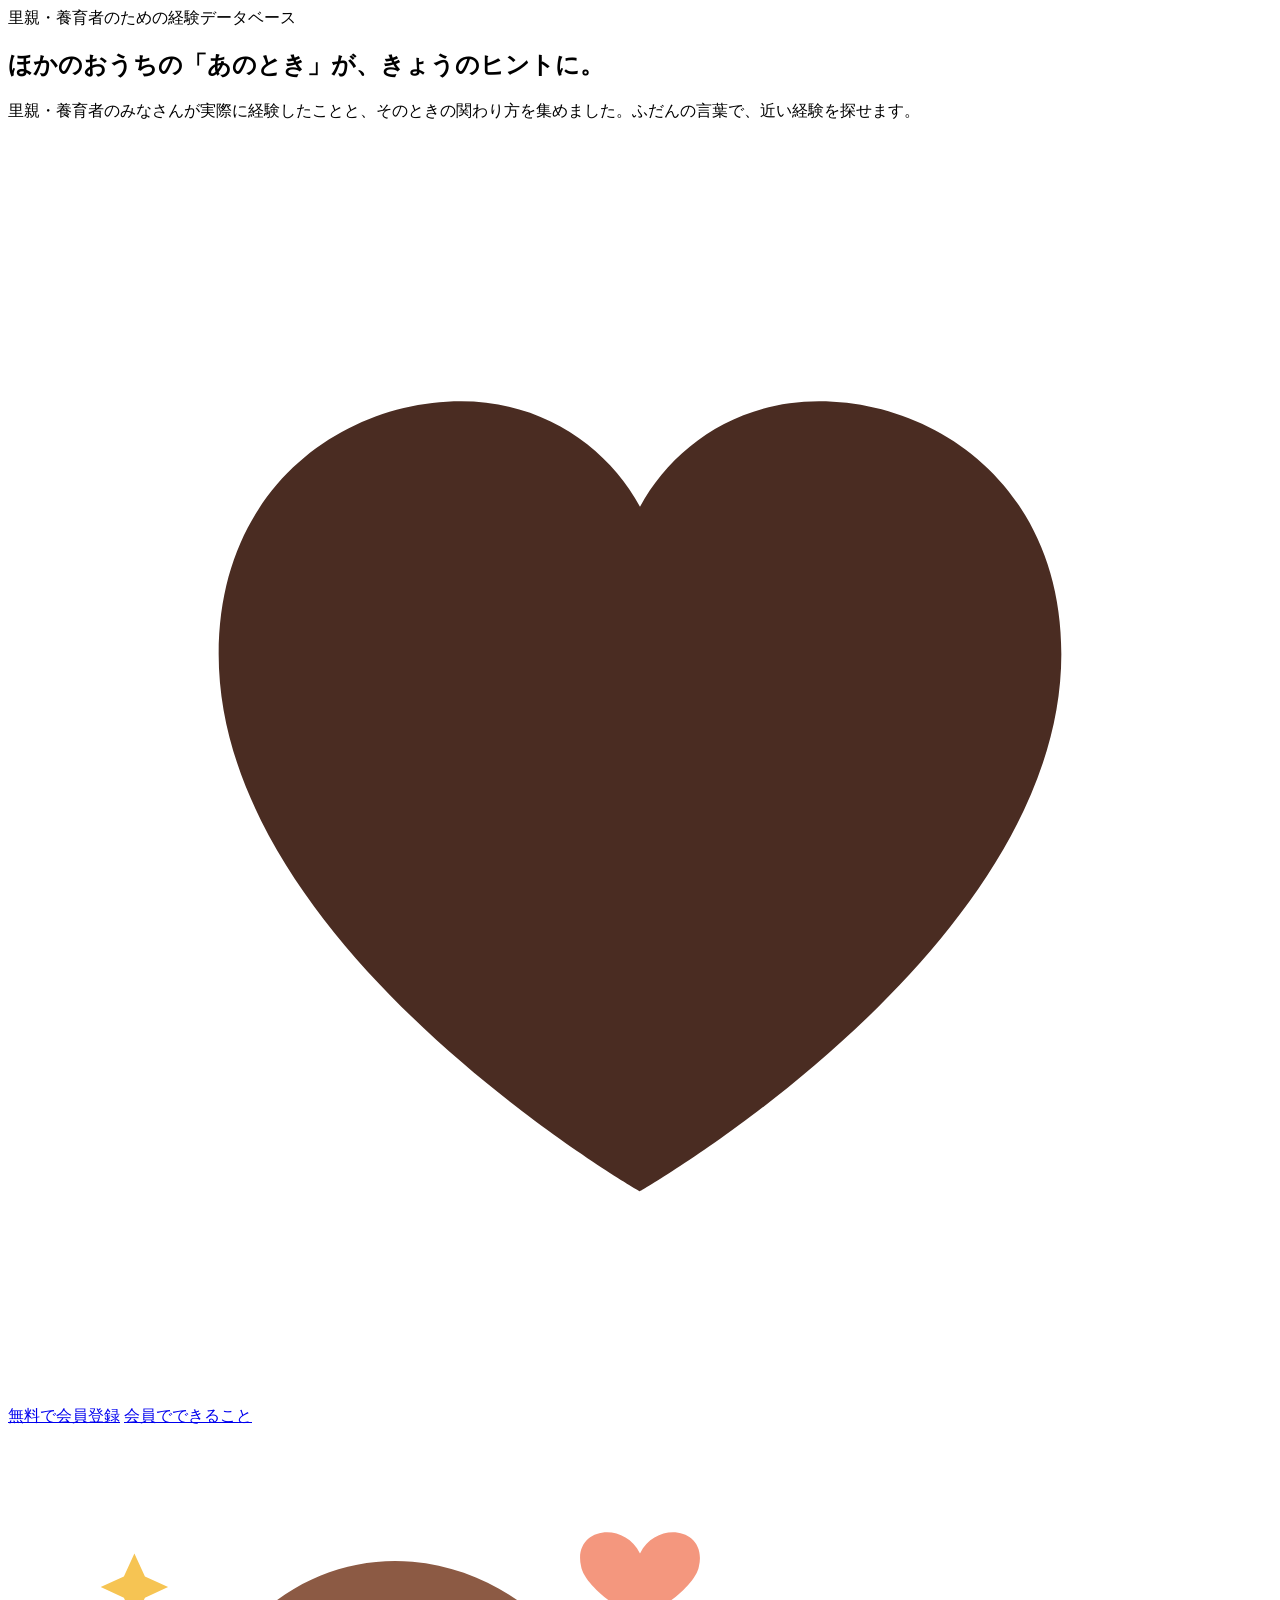
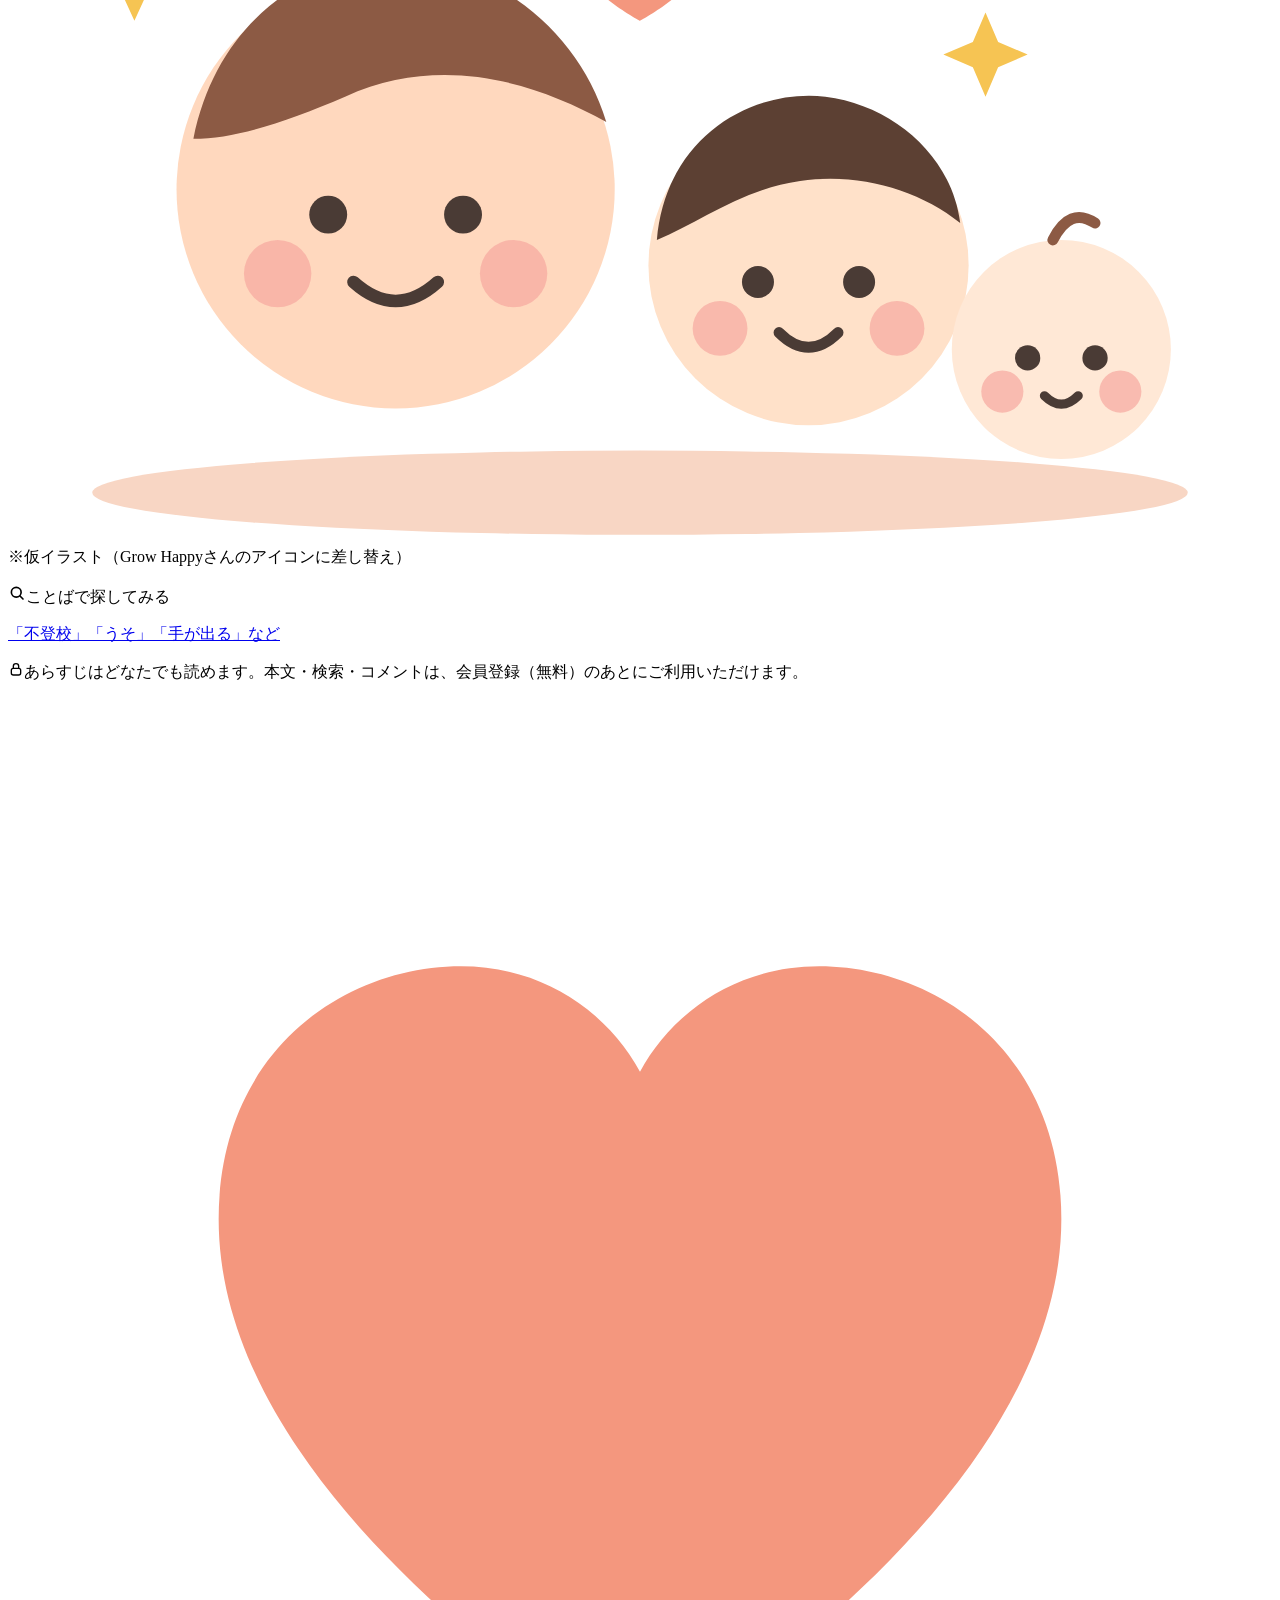
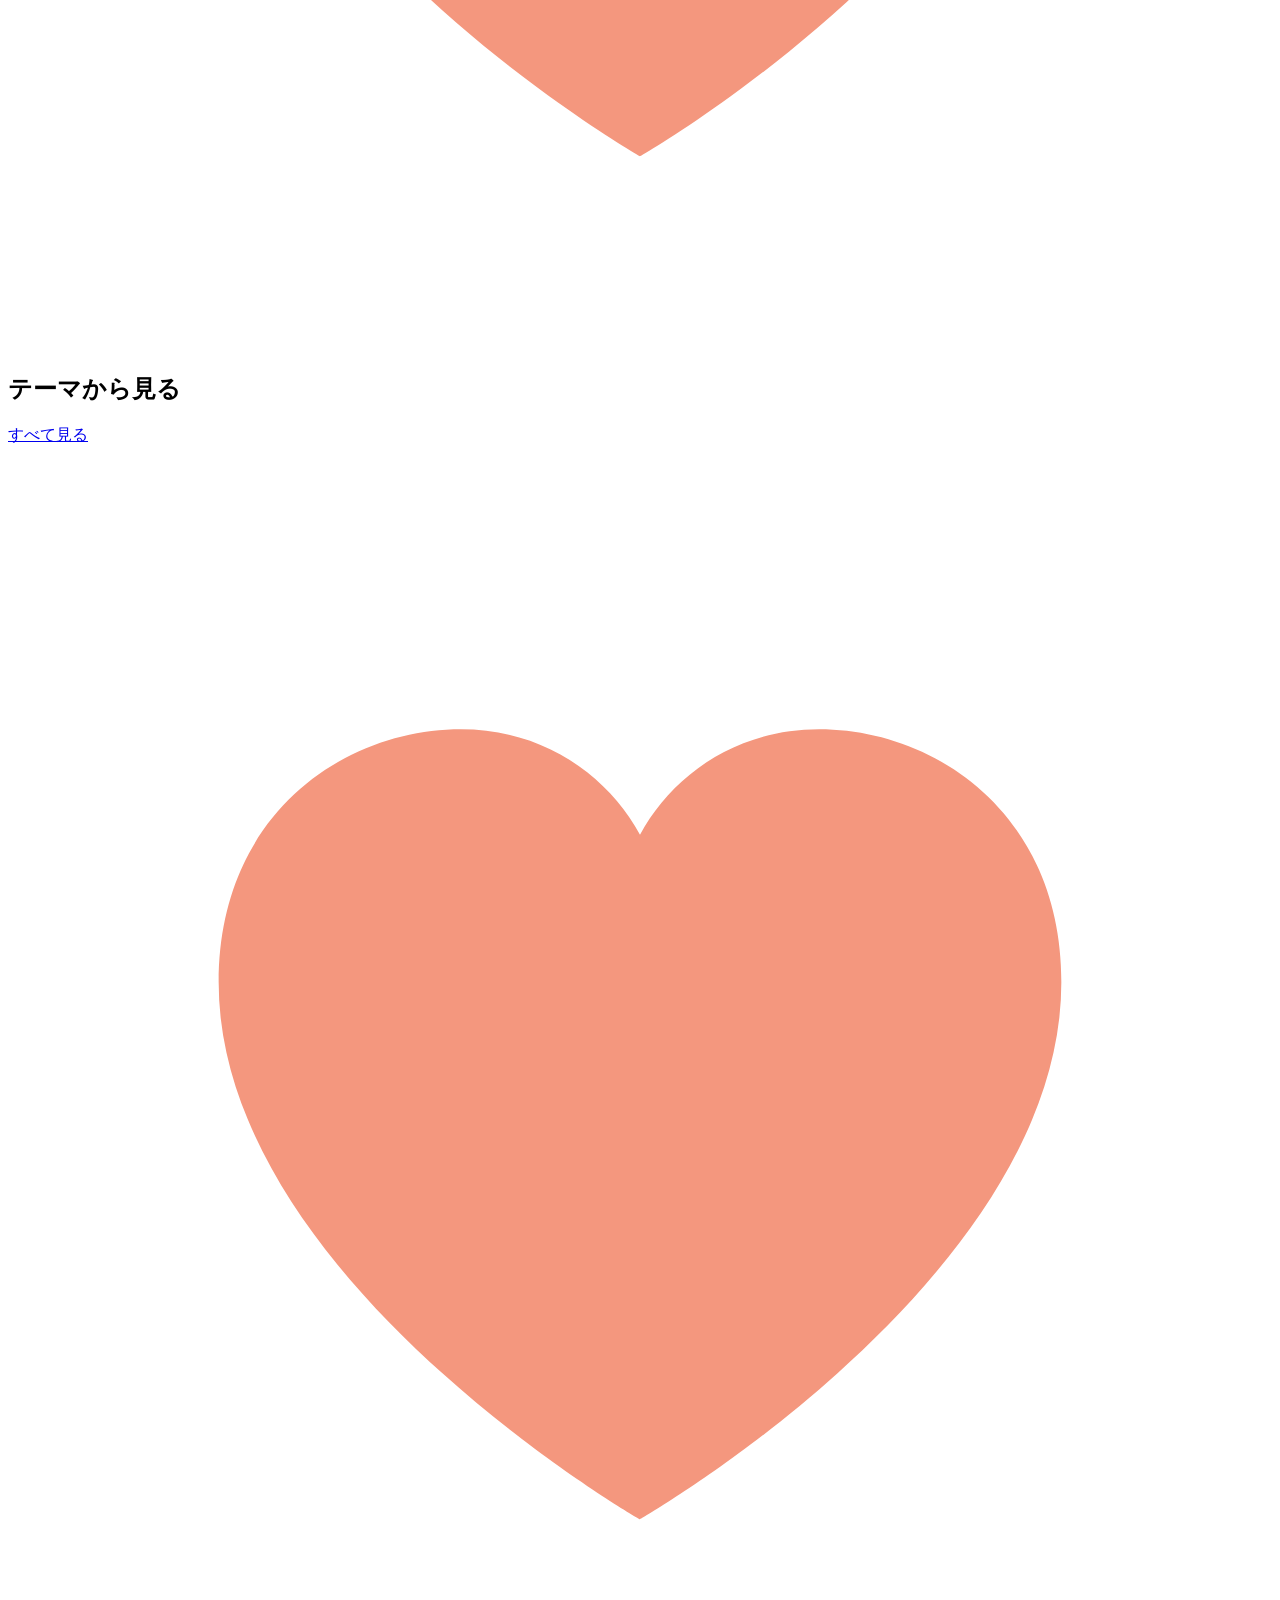
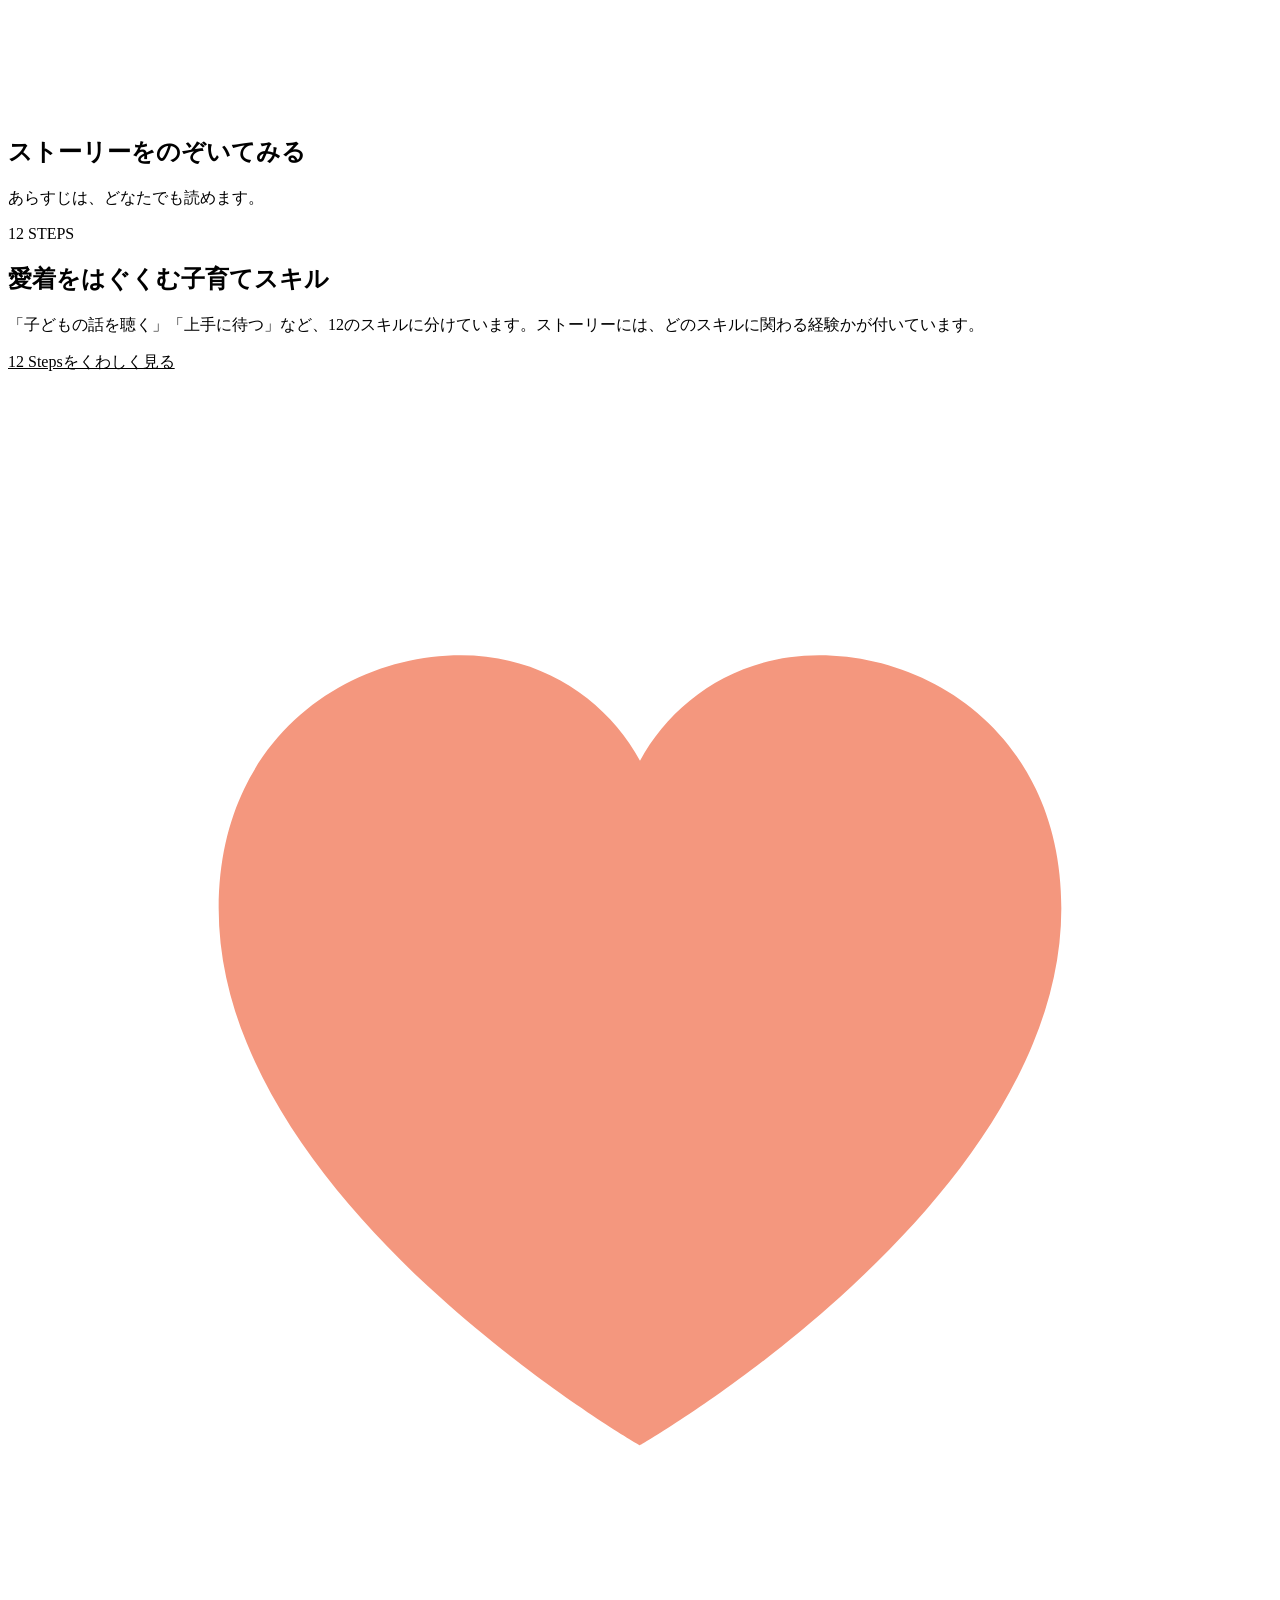
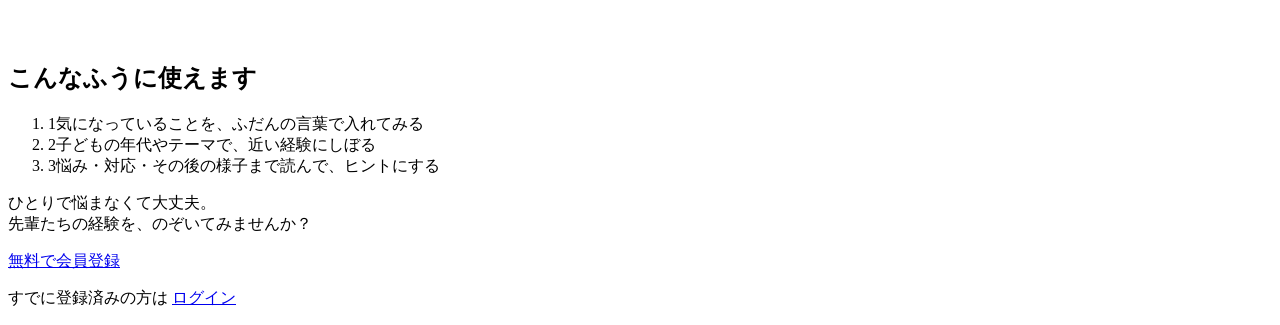
==== index.html @ 2aece1c7 "Update index.html" ====
<!doctype html>
<html lang="ja">
<head>
<meta charset="utf-8">
<meta name="viewport" content="width=device-width, initial-scale=1, viewport-fit=cover">
<title>Grow Happy けいけんデータベース</title>
<meta name="description" content="里親・養育者のみなさんが実際に経験したことと、そのときの関わり方を集めたデータベースです。">
<link rel="preconnect" href="https://fonts.googleapis.com">
<link rel="preconnect" href="https://fonts.gstatic.com" crossorigin>
<link rel="stylesheet" href="https://fonts.googleapis.com/css2?family=Zen+Maru+Gothic:wght@500;700&family=M+PLUS+Rounded+1c:wght@400;500;700&family=Quicksand:wght@500;600;700&display=swap">
<link rel="icon" type="image/png" sizes="32x32" href="assets/img/favicon-32.png">
<link rel="apple-touch-icon" href="assets/img/favicon-180.png">
<link rel="stylesheet" href="assets/css/style.css">
</head>
<body data-page="home" data-area="guest">
<header id="site-header"></header>

<main class="container">

<section class="hero">
<span class="blob" style="top:-50px;right:-40px;width:180px;height:180px;background:var(--butter)" aria-hidden="true"></span>
<span class="blob" style="bottom:-70px;left:-50px;width:160px;height:160px;background:var(--pink)" aria-hidden="true"></span>
<div class="hero-text">
<span class="pill">里親・養育者のための経験データベース</span>
<h1><span class="nw">ほかのおうちの</span><span class="nw">「あのとき」が、</span><span class="nw">きょうのヒントに。</span></h1>
<p class="lead">里親・養育者のみなさんが実際に経験したことと、そのときの関わり方を集めました。ふだんの言葉で、近い経験を探せます。</p>
<div class="hero-actions">
<a class="btn btn-primary btn-lg" href="signup.html"><svg class="icon-heart" viewBox="0 0 24 24" aria-hidden="true"><path d="M12 20s-8-4.6-8-10.2C4 6.6 6.4 5 8.6 5c1.6 0 2.8.9 3.4 2 .6-1.1 1.8-2 3.4-2C17.6 5 20 6.6 20 9.8 20 15.4 12 20 12 20z" fill="#4A2C22"/></svg>無料で会員登録</a>
<a class="btn btn-white btn-lg" href="plans.html">会員でできること</a>
</div>
</div>
<div class="hero-art">
<svg viewBox="0 0 300 170" role="img" aria-label="大人と子どもと赤ちゃんの笑顔のイラスト（仮）">
<ellipse cx="150" cy="158" rx="130" ry="10" fill="#F8D6C4"/>
<circle cx="92" cy="86" r="52" fill="#FFD8BE"/>
<path d="M44 74c6-30 30-44 52-42 22 2 40 18 46 38-18-10-40-16-62-6-14 6-26 10-36 10z" fill="#8C5A44"/>
<circle cx="76" cy="92" r="4.5" fill="#4A3B35"/><circle cx="108" cy="92" r="4.5" fill="#4A3B35"/>
<circle cx="64" cy="106" r="8" fill="#F7A9A0" opacity="0.7"/><circle cx="120" cy="106" r="8" fill="#F7A9A0" opacity="0.7"/>
<path d="M82 108q10 9 20 0" fill="none" stroke="#4A3B35" stroke-width="3" stroke-linecap="round"/>
<circle cx="190" cy="104" r="38" fill="#FFE1C9"/>
<path d="M154 98c2-24 22-36 40-34 16 2 30 14 32 30-10-8-24-12-38-10-14 2-24 10-34 14z" fill="#5C4033"/>
<circle cx="178" cy="108" r="3.8" fill="#4A3B35"/><circle cx="202" cy="108" r="3.8" fill="#4A3B35"/>
<circle cx="169" cy="119" r="6.5" fill="#F7A9A0" opacity="0.7"/><circle cx="211" cy="119" r="6.5" fill="#F7A9A0" opacity="0.7"/>
<path d="M183 120q7 7 14 0" fill="none" stroke="#4A3B35" stroke-width="2.6" stroke-linecap="round"/>
<circle cx="250" cy="124" r="26" fill="#FFE8D6"/>
<path d="M248 98q4 -8 10 -4" fill="none" stroke="#8C5A44" stroke-width="2.6" stroke-linecap="round"/>
<circle cx="242" cy="126" r="3" fill="#4A3B35"/><circle cx="258" cy="126" r="3" fill="#4A3B35"/>
<circle cx="236" cy="134" r="5" fill="#F7A9A0" opacity="0.7"/><circle cx="264" cy="134" r="5" fill="#F7A9A0" opacity="0.7"/>
<path d="M246 135q4 4 8 0" fill="none" stroke="#4A3B35" stroke-width="2.2" stroke-linecap="round"/>
<path d="M150 30c-4-8-16-6-14 3 1 6 14 13 14 13s13-7 14-13c2-9-10-11-14-3z" fill="#F4977E"/>
<path d="M232 44l3 7 7 3-7 3-3 7-3-7-7-3 7-3z" fill="#F6C453"/>
<path d="M30 30l2.5 5.5 5.5 2.5-5.5 2.5-2.5 5.5-2.5-5.5-5.5-2.5 5.5-2.5z" fill="#F6C453"/>
</svg>
<span class="note">※仮イラスト（Grow Happyさんのアイコンに差し替え）</span>
</div>
</section>

<section class="card search-teaser" aria-label="ことばで探す">
<p class="label"><span class="round-icon" style="background:var(--butter);color:var(--butter-ink)"><svg width="18" height="18" viewBox="0 0 24 24" aria-hidden="true"><circle cx="11" cy="11" r="6.5" fill="none" stroke="currentColor" stroke-width="2.2"/><path d="M20 20l-4-4" stroke="currentColor" stroke-width="2.2" stroke-linecap="round"/></svg></span>ことばで探してみる</p>
<a class="fake-input" href="signup.html">「不登校」「うそ」「手が出る」など</a>
<p class="lock-note"><svg width="16" height="16" viewBox="0 0 24 24" aria-hidden="true"><rect x="5" y="11" width="14" height="10" rx="3" fill="none" stroke="currentColor" stroke-width="2"/><path d="M8 11V8a4 4 0 0 1 8 0v3" fill="none" stroke="currentColor" stroke-width="2"/></svg>あらすじはどなたでも読めます。本文・検索・コメントは、会員登録（無料）のあとにご利用いただけます。</p>
</section>

<section class="stack">
<div class="section-head">
<h2 class="section-title"><svg viewBox="0 0 24 24" aria-hidden="true"><path d="M12 20s-8-4.6-8-10.2C4 6.6 6.4 5 8.6 5c1.6 0 2.8.9 3.4 2 .6-1.1 1.8-2 3.4-2C17.6 5 20 6.6 20 9.8 20 15.4 12 20 12 20z" fill="#F4977E"/></svg>テーマから見る</h2>
<a href="themes.html">すべて見る</a>
</div>
<div class="theme-grid" id="theme-grid"></div>
</section>

<section class="stack">
<div class="section-head">
<div class="stack" style="gap:2px">
<h2 class="section-title"><svg viewBox="0 0 24 24" aria-hidden="true"><path d="M12 20s-8-4.6-8-10.2C4 6.6 6.4 5 8.6 5c1.6 0 2.8.9 3.4 2 .6-1.1 1.8-2 3.4-2C17.6 5 20 6.6 20 9.8 20 15.4 12 20 12 20z" fill="#F4977E"/></svg>ストーリーをのぞいてみる</h2>
<p class="note">あらすじは、どなたでも読めます。</p>
</div>
</div>
<div class="synopsis-grid" id="synopsis-list"></div>
</section>

<section class="steps-band">
<div class="txt">
<span class="pill">12 STEPS</span>
<h2 class="section-title">愛着をはぐくむ子育てスキル</h2>
<p>「子どもの話を聴く」「上手に待つ」など、12のスキルに分けています。ストーリーには、どのスキルに関わる経験かが付いています。</p>
</div>
<a class="btn btn-white steps-more" style="color:var(--mint-ink)" href="themes.html#steps">12 Stepsをくわしく見る</a>
<ol class="step-strip" id="step-strip" aria-label="12のスキル"></ol>
</section>

<section class="stack">
<h2 class="section-title"><svg viewBox="0 0 24 24" aria-hidden="true"><path d="M12 20s-8-4.6-8-10.2C4 6.6 6.4 5 8.6 5c1.6 0 2.8.9 3.4 2 .6-1.1 1.8-2 3.4-2C17.6 5 20 6.6 20 9.8 20 15.4 12 20 12 20z" fill="#F4977E"/></svg>こんなふうに使えます</h2>
<ol class="howto">
<li><span class="n t-daily">1</span><span>気になっていることを、ふだんの言葉で入れてみる</span></li>
<li><span class="n t-testing">2</span><span>子どもの年代やテーマで、近い経験にしぼる</span></li>
<li><span class="n t-school">3</span><span>悩み・対応・その後の様子まで読んで、ヒントにする</span></li>
</ol>
</section>

<section class="card cta">
<span class="blob" style="top:-40px;left:-36px;width:130px;height:130px;background:var(--peach)" aria-hidden="true"></span>
<span class="blob" style="bottom:-50px;right:-30px;width:150px;height:150px;background:var(--mint)" aria-hidden="true"></span>
<p class="msg">ひとりで悩まなくて大丈夫。<br>先輩たちの経験を、のぞいてみませんか？</p>
<a class="btn btn-primary btn-lg" href="signup.html">無料で会員登録</a>
<p class="note">すでに登録済みの方は <a href="signup.html#login">ログイン</a></p>
</section>

</main>

<footer id="site-footer"></footer>
<script src="assets/js/data.js"></script>
<script src="assets/js/app.js"></script>
</body>
</html>
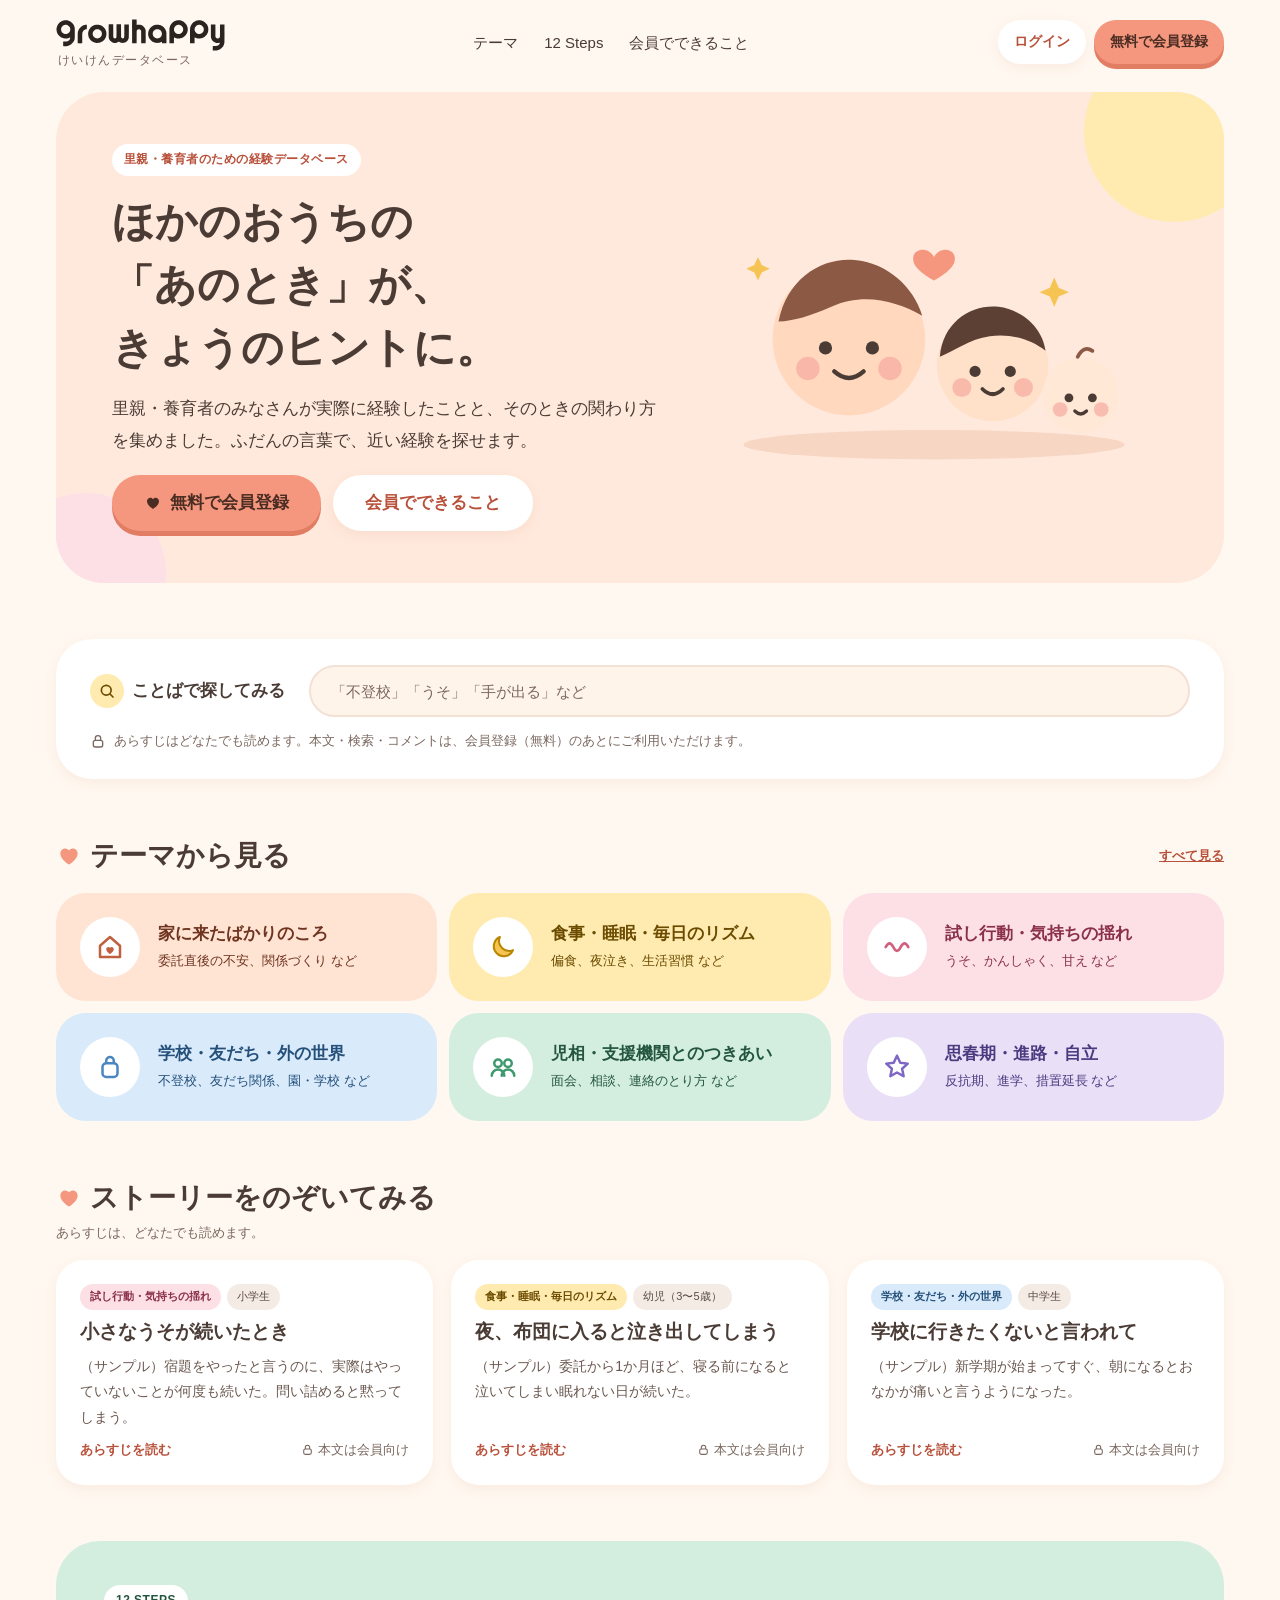
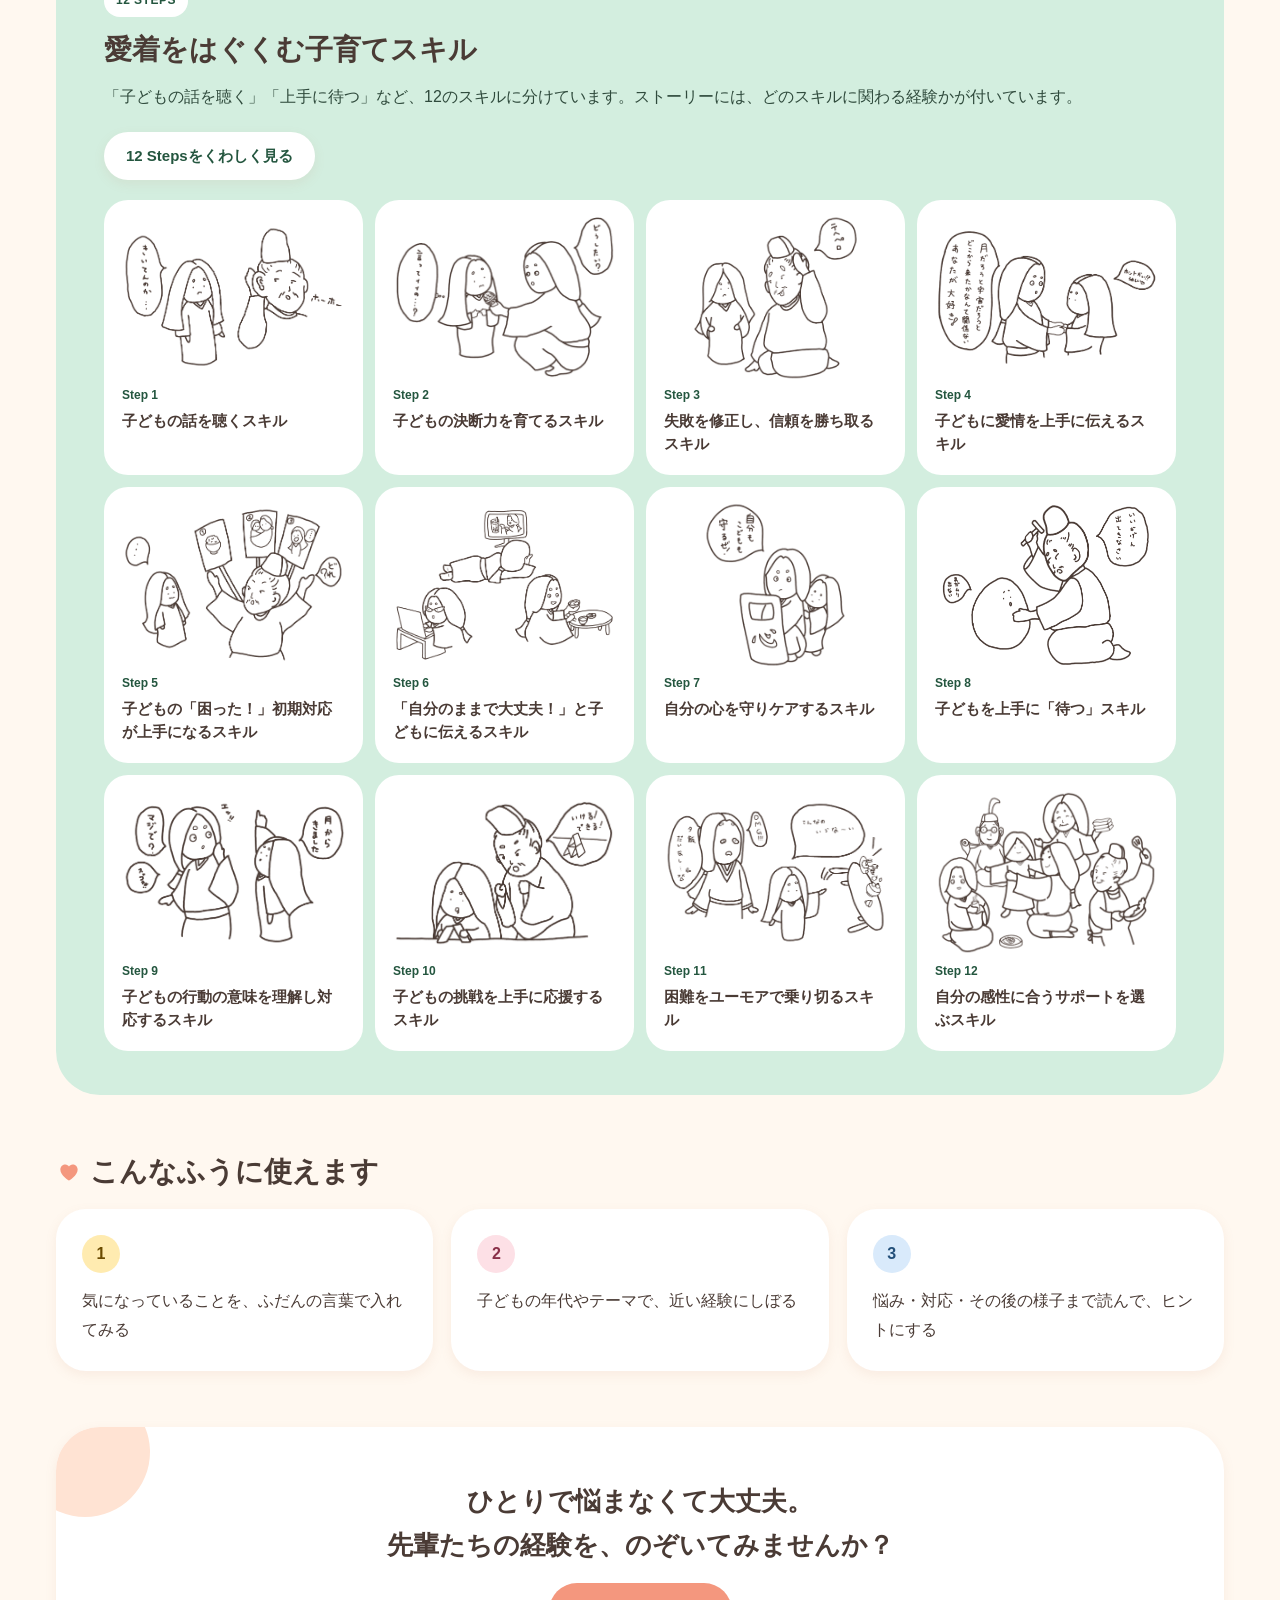
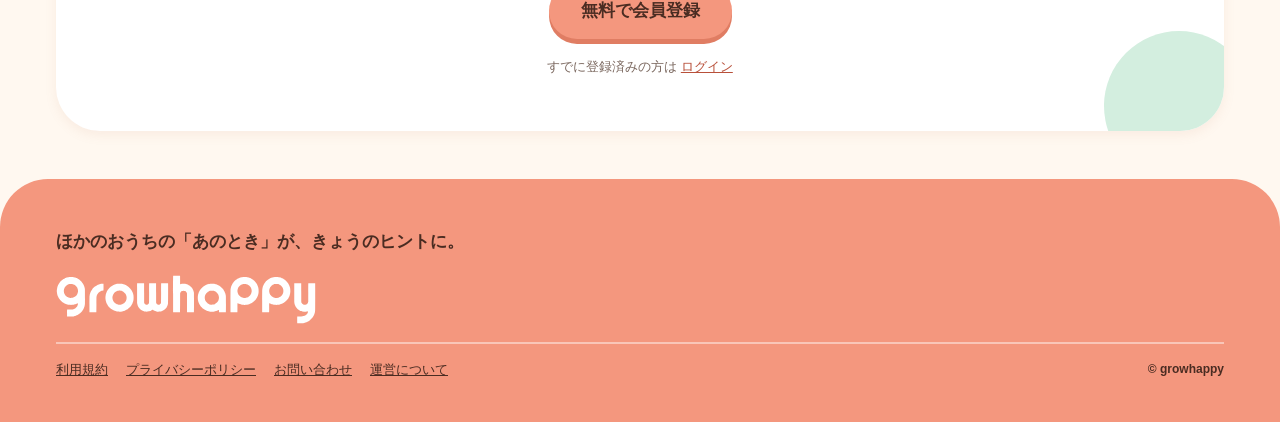
==== commit 56af4f40: "Remove placeholder note from index.html Removed placeholder illustration note from index.html." ====
--- a/index.html
+++ b/index.html
@@ -51,7 +51,6 @@
 <path d="M232 44l3 7 7 3-7 3-3 7-3-7-7-3 7-3z" fill="#F6C453"/>
 <path d="M30 30l2.5 5.5 5.5 2.5-5.5 2.5-2.5 5.5-2.5-5.5-5.5-2.5 5.5-2.5z" fill="#F6C453"/>
 </svg>
-<span class="note">※仮イラスト（Grow Happyさんのアイコンに差し替え）</span>
 </div>
 </section>
 
--- a/assets/css/style.css
+++ b/assets/css/style.css
@@ -0,0 +1,597 @@
+/* Grow Happy けいけんデータベース
+   レイアウト：モバイルファースト。900px以上でPCレイアウト（ヘッダーナビ・2カラム）。
+   配色：あたたかいクリーム地 × コーラル × テーマごとのパステル。明るいテーマで統一。 */
+
+:root {
+  color-scheme: light;
+  --bg: #FFF8F0;
+  --surface: #FFFFFF;
+  --ink: #4A3B35;
+  --sub: #6A574E;
+  --muted: #7A675E;
+  --line: #F4E1D5;
+  --soft: #FFF4EA;
+  --hero: #FFE9DC;
+  --coral: #F4977E;
+  --coral-shadow: #E07D63;
+  --coral-ink: #4A2C22;
+  --link: #B8503A;
+  --link-hover: #963C29;
+  --chip: #F4ECE4;
+  --chip-ink: #5A4A42;
+  --shadow: 0 4px 12px rgba(201, 130, 100, 0.10);
+  --shadow-lg: 0 6px 18px rgba(201, 130, 100, 0.14);
+
+  --peach: #FFE3D3; --peach-ink: #6E3420; --peach-deep: #F2A98C; --peach-icon: #C0603F;
+  --butter: #FFEBB0; --butter-ink: #6B4B00; --butter-deep: #F6C453; --butter-icon: #B88600;
+  --pink: #FDE0E6; --pink-ink: #8A3049; --pink-deep: #EE9AAE; --pink-icon: #D0607E;
+  --sky: #D9EAFB; --sky-ink: #24507A; --sky-deep: #8DB9E6; --sky-icon: #4A86C0;
+  --mint: #D3EEDF; --mint-ink: #24563F; --mint-deep: #86C9A6; --mint-icon: #3E9A6E;
+  --lav: #E9E0F8; --lav-ink: #4C3A80; --lav-deep: #B7A2EA; --lav-icon: #7E66C4;
+
+  --font-display: 'Zen Maru Gothic', 'Hiragino Maru Gothic ProN', 'Yu Gothic', sans-serif;
+  --font-latin: 'Quicksand', 'M PLUS Rounded 1c', 'Hiragino Maru Gothic ProN', sans-serif;
+  --font-body: 'M PLUS Rounded 1c', 'Hiragino Maru Gothic ProN', 'Hiragino Sans', 'Yu Gothic', 'Meiryo', sans-serif;
+
+  --radius-sm: 16px;
+  --radius: 24px;
+  --radius-lg: 32px;
+  --header-h: 68px;
+  --tabbar-h: 72px;
+}
+
+*, *::before, *::after { box-sizing: border-box; }
+html { -webkit-text-size-adjust: 100%; }
+body {
+  margin: 0;
+  background: var(--bg);
+  color: var(--ink);
+  font-family: var(--font-body);
+  font-size: 15px;
+  line-height: 1.8;
+  overflow-x: hidden;
+}
+body::before {
+  content: "";
+  position: fixed;
+  inset: 0 0 auto;
+  height: env(safe-area-inset-top, 0px);
+  z-index: 30;
+  background: var(--bg);
+}
+img, svg { max-width: 100%; }
+a { color: var(--link); }
+a:hover { color: var(--link-hover); }
+h1, h2, h3 { font-family: var(--font-display); font-weight: 700; line-height: 1.5; margin: 0; text-wrap: balance; word-break: auto-phrase; }
+.nw { display: inline-block; }
+p { margin: 0; }
+ul, ol { margin: 0; padding: 0; list-style: none; }
+button { font: inherit; color: inherit; }
+[hidden] { display: none !important; }
+:focus-visible { outline: 3px solid var(--link); outline-offset: 2px; border-radius: 8px; }
+.sr-only { position: absolute; width: 1px; height: 1px; padding: 0; margin: -1px; overflow: hidden; clip: rect(0 0 0 0); white-space: nowrap; border: 0; }
+
+.container {
+  width: 100%;
+  max-width: 1200px;
+  margin: 0 auto;
+  padding-left: max(16px, env(safe-area-inset-left, 0px));
+  padding-right: max(16px, env(safe-area-inset-right, 0px));
+}
+.stack { display: flex; flex-direction: column; gap: 16px; }
+main { display: flex; flex-direction: column; gap: 40px; padding-block: 8px 40px; }
+
+/* ---------- Header ---------- */
+.site-header {
+  position: sticky;
+  top: env(safe-area-inset-top, 0px);
+  z-index: 20;
+  background: var(--bg);
+}
+.header-inner { display: flex; align-items: center; justify-content: space-between; gap: 12px; min-height: var(--header-h); }
+/* ロゴ：ワードマークの下に小さくサービス名 */
+.logo { display: flex; flex-direction: column; align-items: flex-start; gap: 3px; text-decoration: none; color: var(--ink); }
+.logo-mark { display: block; height: 26px; width: auto; }
+.logo-sub { font-size: 11px; line-height: 1; letter-spacing: 0.12em; color: var(--muted); padding-left: 2px; }
+.global-nav { display: none; }
+.header-actions { display: flex; align-items: center; gap: 8px; }
+.avatar-btn {
+  width: 46px; height: 46px; border: 0; border-radius: 50%;
+  background: var(--surface); box-shadow: var(--shadow);
+  display: flex; align-items: center; justify-content: center; cursor: pointer;
+}
+.menu-wrap { position: relative; }
+.user-menu {
+  position: absolute; right: 0; top: calc(100% + 8px);
+  min-width: 200px; padding: 12px; background: var(--surface);
+  border-radius: 20px; box-shadow: var(--shadow-lg);
+  display: flex; flex-direction: column; gap: 4px;
+}
+.user-menu p { padding: 6px 10px; font-size: 13px; color: var(--muted); }
+.user-menu a, .user-menu button {
+  display: block; width: 100%; text-align: left; padding: 10px; border: 0; background: none;
+  border-radius: 12px; font-size: 14px; color: var(--ink); text-decoration: none; cursor: pointer;
+}
+.user-menu a:hover, .user-menu button:hover { background: var(--soft); }
+
+/* ---------- Buttons ---------- */
+.btn {
+  display: inline-flex; align-items: center; justify-content: center; gap: 8px;
+  min-height: 48px; padding: 0 22px; border: 0; border-radius: 999px;
+  font-family: var(--font-body); font-weight: 700; font-size: 15px;
+  text-decoration: none; cursor: pointer; white-space: nowrap;
+}
+.btn-primary { background: var(--coral); color: var(--coral-ink); box-shadow: 0 5px 0 var(--coral-shadow); }
+.btn-primary:hover { color: var(--coral-ink); filter: brightness(1.03); }
+.btn-primary:active { transform: translateY(3px); box-shadow: 0 2px 0 var(--coral-shadow); }
+.btn-white { background: var(--surface); color: var(--link); box-shadow: var(--shadow); }
+.btn-soft { background: var(--soft); color: var(--link); }
+.btn-lg { min-height: 56px; font-size: 17px; padding: 0 32px; }
+.btn-sm { min-height: 44px; padding: 0 16px; font-size: 14px; }
+.btn-block { width: 100%; }
+.hide-sm { display: none; }
+.icon-heart { width: 18px; height: 18px; }
+
+/* ---------- Common pieces ---------- */
+.card { background: var(--surface); border-radius: var(--radius); box-shadow: var(--shadow); }
+/* 英字の小さなラベルは、ロゴと同じ幾何学的な丸い書体で */
+.pill, .step-card-no, .step-detail .eyebrow, .step-no, .num, .tag, .quick-word, .count strong {
+  font-family: var(--font-latin);
+}
+.pill {
+  display: inline-flex; align-items: center; align-self: flex-start;
+  font-size: 12px; font-weight: 700; padding: 5px 12px; border-radius: 999px; letter-spacing: 0.04em;
+  background: var(--surface); color: var(--link);
+}
+.section-title { display: flex; align-items: center; gap: 8px; font-size: 21px; }
+.section-title svg { width: 22px; height: 22px; flex: none; }
+.section-head { display: flex; align-items: center; justify-content: space-between; gap: 12px; }
+.section-head a { font-size: 13px; font-weight: 700; }
+.lead { font-size: 15px; line-height: 1.9; }
+.note { font-size: 13px; color: var(--muted); }
+.blob { position: absolute !important; border-radius: 50%; pointer-events: none; }
+.relative { position: relative; }
+
+.page-title { display: flex; align-items: center; gap: 10px; padding-block: 4px 0; }
+.back-btn {
+  width: 44px; height: 44px; flex: none; border-radius: 50%; background: var(--surface); box-shadow: var(--shadow);
+  display: flex; align-items: center; justify-content: center;
+}
+.page-title h1 { font-size: 20px; }
+
+/* ---------- Hero ---------- */
+.hero {
+  position: relative; overflow: hidden;
+  background: var(--hero); border-radius: 36px;
+  padding: 28px 20px 26px;
+  display: flex; flex-wrap: wrap; align-items: center; gap: 20px 40px;
+}
+.hero-text { position: relative; flex: 1 1 380px; min-width: 0; display: flex; flex-direction: column; gap: 14px; }
+.hero h1 { font-size: 28px; }
+.hero-art { position: relative; flex: 1 1 300px; display: flex; flex-direction: column; align-items: center; gap: 4px; }
+.hero-art svg { width: 100%; max-width: 440px; height: auto; }
+.hero-actions { display: flex; flex-direction: column; gap: 12px; padding-top: 4px; }
+
+/* ---------- Search teaser (guest) ---------- */
+.search-teaser { padding: 20px; display: flex; flex-wrap: wrap; align-items: center; gap: 12px 24px; border-radius: 28px; }
+.search-teaser .label { display: flex; align-items: center; gap: 8px; font-family: var(--font-display); font-weight: 700; font-size: 17px; }
+.round-icon { width: 34px; height: 34px; flex: none; border-radius: 50%; display: flex; align-items: center; justify-content: center; }
+.fake-input {
+  flex: 1 1 320px; min-width: 0; display: flex; align-items: center; min-height: 52px; padding: 0 20px;
+  border-radius: 999px; background: var(--soft); border: 2px solid var(--line); color: var(--muted); font-size: 15px;
+  text-decoration: none;
+}
+.fake-input:hover { color: var(--sub); }
+.lock-note { flex: 1 1 100%; display: flex; gap: 8px; align-items: flex-start; font-size: 13px; color: var(--muted); }
+.lock-note svg { flex: none; margin-top: 4px; }
+
+/* ---------- Theme cards ---------- */
+.theme-grid { display: grid; grid-template-columns: repeat(2, minmax(0, 1fr)); gap: 12px; }
+.theme-card {
+  display: flex; flex-direction: column; gap: 12px; padding: 18px 16px; min-height: 120px;
+  border-radius: 26px; text-decoration: none; background: var(--t-bg); color: var(--t-ink);
+}
+.theme-card:hover { color: var(--t-ink); transform: translateY(-2px); }
+.theme-card .ti { width: 46px; height: 46px; border-radius: 50%; background: var(--surface); display: flex; align-items: center; justify-content: center; }
+.theme-card .ti svg { width: 26px; height: 26px; }
+.theme-card .tn { font-size: 14px; font-weight: 700; line-height: 1.5; }
+.theme-card .td { display: none; font-size: 13px; }
+
+.theme-list { display: grid; grid-template-columns: minmax(0, 1fr); gap: 10px; }
+.theme-row {
+  display: flex; align-items: center; gap: 14px; padding: 14px 16px; background: var(--surface);
+  border-radius: var(--radius); box-shadow: var(--shadow); text-decoration: none; color: var(--ink);
+}
+.theme-row:hover { color: var(--ink); }
+.theme-row .ti { flex: none; width: 52px; height: 52px; border-radius: 18px; background: var(--t-bg); display: flex; align-items: center; justify-content: center; }
+.theme-row .ti svg { width: 28px; height: 28px; }
+.theme-row .tx { flex: 1; min-width: 0; display: flex; flex-direction: column; gap: 2px; }
+.theme-row .tn { font-size: 15px; font-weight: 700; }
+.theme-row .td { font-size: 12px; color: var(--muted); }
+
+.t-arrival { --t-bg: var(--peach); --t-ink: var(--peach-ink); --t-deep: var(--peach-deep); --t-icon: var(--peach-icon); }
+.t-daily   { --t-bg: var(--butter); --t-ink: var(--butter-ink); --t-deep: var(--butter-deep); --t-icon: var(--butter-icon); }
+.t-testing { --t-bg: var(--pink); --t-ink: var(--pink-ink); --t-deep: var(--pink-deep); --t-icon: var(--pink-icon); }
+.t-school  { --t-bg: var(--sky); --t-ink: var(--sky-ink); --t-deep: var(--sky-deep); --t-icon: var(--sky-icon); }
+.t-support { --t-bg: var(--mint); --t-ink: var(--mint-ink); --t-deep: var(--mint-deep); --t-icon: var(--mint-icon); }
+.t-teen    { --t-bg: var(--lav); --t-ink: var(--lav-ink); --t-deep: var(--lav-deep); --t-icon: var(--lav-icon); }
+
+/* ---------- 12 Steps ---------- */
+.steps-band {
+  background: var(--mint); border-radius: var(--radius-lg); padding: 24px 20px;
+  display: flex; flex-wrap: wrap; align-items: center; gap: 20px 48px;
+}
+.steps-band .pill { color: var(--mint-ink); }
+.steps-band .txt { flex: 1 1 360px; min-width: 0; display: flex; flex-direction: column; gap: 12px; }
+.steps-band p { color: #2F4A3C; }
+.step-dots { flex: 1 1 300px; display: grid; grid-template-columns: repeat(6, minmax(0, 1fr)); gap: 8px; }
+.step-dots span {
+  aspect-ratio: 1; max-width: 100%; border-radius: 50%; background: var(--surface);
+  display: flex; align-items: center; justify-content: center; font-weight: 700; font-size: 13px; color: var(--mint-ink);
+  font-variant-numeric: tabular-nums;
+}
+.steps-more { order: 3; align-self: flex-start; }
+.step-strip {
+  flex: 1 1 100%; min-width: 0; display: grid; grid-auto-flow: column; grid-auto-columns: 200px; gap: 12px;
+  overflow-x: auto; scroll-snap-type: x mandatory; padding: 2px 2px 10px; margin: 0 -2px;
+}
+.step-strip li { scroll-snap-align: start; display: flex; }
+.step-card {
+  width: 100%; display: flex; flex-direction: column; gap: 4px; padding: 12px 14px 16px;
+  background: var(--surface); border-radius: 24px; text-decoration: none; color: var(--ink);
+}
+.step-card:hover { color: var(--ink); transform: translateY(-2px); }
+.step-art { display: flex; align-items: center; justify-content: center; aspect-ratio: 4 / 3; max-width: 100%; }
+.step-art img { max-width: 100%; max-height: 100%; object-fit: contain; }
+.step-art-lg { aspect-ratio: auto; height: 200px; padding: 8px; background: var(--bg); border-radius: 20px; }
+.step-card-no { font-size: 12px; font-weight: 700; color: var(--mint-ink); }
+.step-card-name { font-size: 14px; font-weight: 700; line-height: 1.5; }
+.step-box .step-art { height: 130px; aspect-ratio: auto; background: var(--surface); border-radius: 18px; padding: 6px; }
+.step-layout { display: flex; flex-wrap: wrap; gap: 16px; align-items: flex-start; }
+.step-list { flex: 999 1 520px; min-width: 0; display: grid; grid-template-columns: minmax(0, 1fr); gap: 8px; }
+.step-list li { display: flex; }
+.step-btn {
+  width: 100%; height: 100%; display: flex; align-items: center; gap: 10px; padding: 12px; min-height: 56px;
+  background: var(--surface); border: 0; border-radius: 18px; text-align: left; cursor: pointer;
+  font-size: 13px; font-weight: 500; color: var(--ink);
+}
+.step-btn[aria-pressed="true"] { box-shadow: 0 0 0 3px var(--coral); }
+.step-no {
+  flex: none; width: 32px; height: 32px; border-radius: 50%; display: flex; align-items: center; justify-content: center;
+  font-size: 13px; font-weight: 700; background: var(--t-bg); color: var(--t-ink); font-variant-numeric: tabular-nums;
+}
+.step-detail { order: -1; flex: 1 1 100%; min-width: 0; padding: 20px; background: var(--surface); border-radius: var(--radius); display: flex; flex-direction: column; gap: 10px; }
+.step-detail .eyebrow { font-size: 12px; font-weight: 700; color: var(--mint-ink); }
+.step-detail h3 { font-size: 19px; }
+.motto { margin: 0; padding: 14px 16px; border-radius: 18px; background: var(--mint); display: flex; flex-direction: column; gap: 4px; }
+.motto blockquote { margin: 0; font-family: var(--font-display); font-weight: 700; font-size: 16px; line-height: 1.7; color: var(--mint-ink); }
+.motto figcaption { font-size: 11px; color: #2F4A3C; }
+.steps-credit { font-size: 12px; color: #2F4A3C; }
+.step-box { display: flex; flex-direction: column; gap: 8px; padding: 18px 20px; border-radius: 26px; background: var(--mint); color: var(--mint-ink); text-decoration: none; }
+.step-box:hover { color: var(--mint-ink); }
+.step-box .eyebrow { font-size: 12px; font-weight: 700; }
+.step-box-head { display: flex; align-items: center; gap: 10px; }
+.step-box-name { font-size: 15px; font-weight: 700; line-height: 1.5; color: var(--ink); }
+.step-box-motto { font-size: 13px; line-height: 1.7; color: #2F4A3C; }
+
+/* ---------- How to ---------- */
+.howto { display: grid; grid-template-columns: minmax(0, 1fr); gap: 10px; }
+.howto li { display: flex; gap: 14px; align-items: center; padding: 14px 16px; background: var(--surface); border-radius: 22px; box-shadow: var(--shadow); }
+.howto .n {
+  flex: none; width: 38px; height: 38px; border-radius: 50%; display: flex; align-items: center; justify-content: center;
+  font-weight: 700; font-size: 16px; background: var(--t-bg); color: var(--t-ink);
+}
+
+/* ---------- CTA ---------- */
+.cta {
+  position: relative; overflow: hidden; padding: 30px 20px 28px; text-align: center;
+  display: flex; flex-direction: column; align-items: center; gap: 16px; border-radius: var(--radius-lg);
+}
+.cta .msg { position: relative; font-family: var(--font-display); font-weight: 700; font-size: 18px; line-height: 1.7; }
+.cta > * { position: relative; }
+
+/* ---------- Plans ---------- */
+.plan-list { display: grid; grid-template-columns: minmax(0, 1fr); gap: 16px; }
+.plan { position: relative; overflow: hidden; padding: 22px 20px; border-radius: 28px; display: flex; flex-direction: column; gap: 12px; }
+.plan > * { position: relative; }
+.plan-head { display: flex; align-items: center; justify-content: space-between; gap: 8px; }
+.plan-head h2 { display: flex; align-items: center; gap: 8px; font-size: 19px; }
+.plan-price { font-size: 12px; font-weight: 700; padding: 4px 12px; border-radius: 999px; background: var(--surface); }
+.checks { display: flex; flex-direction: column; gap: 8px; font-size: 14px; line-height: 1.6; }
+.checks li { display: flex; gap: 10px; align-items: center; }
+.check { flex: none; width: 22px; height: 22px; border-radius: 50%; display: flex; align-items: center; justify-content: center; }
+.plan-free { background: var(--surface); box-shadow: var(--shadow); }
+.plan-member { background: var(--hero); }
+.plan-paid { background: var(--lav); color: var(--ink); }
+.plan-memo { padding: 10px 14px; border-radius: 16px; background: var(--surface); font-size: 12px; line-height: 1.7; color: var(--lav-ink); }
+
+/* ---------- Forms ---------- */
+.auth-wrap { max-width: 520px; width: 100%; margin: 0 auto; display: flex; flex-direction: column; gap: 16px; }
+.auth-brand { display: flex; flex-direction: column; align-items: center; gap: 8px; padding-block: 12px 6px; text-align: center; }
+.auth-brand img { width: min(240px, 70%); height: auto; }
+.auth-brand p { font-size: 12px; letter-spacing: 0.08em; color: var(--muted); }
+.tabs { display: grid; grid-template-columns: repeat(2, minmax(0, 1fr)); gap: 4px; padding: 5px; background: #FBE6D8; border-radius: 999px; }
+.tab {
+  min-height: 44px; border: 0; border-radius: 999px; background: transparent; color: var(--sub);
+  font-size: 14px; font-weight: 500; cursor: pointer;
+}
+.tab[aria-selected="true"] { background: var(--surface); color: var(--ink); font-weight: 700; box-shadow: 0 2px 6px rgba(201, 130, 100, 0.18); }
+.form { padding: 24px 20px; display: flex; flex-direction: column; gap: 16px; border-radius: 28px; }
+.field { display: flex; flex-direction: column; gap: 6px; }
+.field label, .field legend { font-size: 14px; font-weight: 700; }
+.input {
+  width: 100%; min-height: 52px; padding: 0 18px; border: 2px solid var(--line); border-radius: 999px;
+  background: var(--bg); font-family: inherit; font-size: 16px; color: var(--ink);
+}
+.input:focus { outline: none; border-color: var(--coral); }
+fieldset { margin: 0; padding: 0; border: 0; }
+.radio-pills { display: flex; flex-wrap: wrap; gap: 8px; margin-top: 8px; }
+.radio-pill { display: inline-flex; align-items: center; gap: 6px; min-height: 40px; padding: 0 14px; border-radius: 999px; background: var(--t-bg); color: var(--t-ink); font-size: 13px; cursor: pointer; }
+.agree { display: flex; gap: 10px; align-items: flex-start; font-size: 13px; line-height: 1.7; }
+.agree input { margin: 4px 0 0; width: 18px; height: 18px; accent-color: var(--coral); }
+.form-error { padding: 10px 14px; border-radius: 14px; background: var(--pink); color: var(--pink-ink); font-size: 13px; }
+.demo-note { font-size: 12px; color: var(--muted); text-align: center; }
+
+/* ---------- Search ---------- */
+.greet { display: flex; flex-direction: column; gap: 2px; }
+.greet .hi { font-size: 13px; color: var(--sub); }
+.greet h1 { font-size: 22px; }
+.search-panel { position: relative; overflow: hidden; background: var(--hero); border-radius: 36px; padding: 22px 18px; display: flex; flex-direction: column; gap: 14px; }
+.search-panel > * { position: relative; }
+.search-box {
+  display: flex; align-items: center; gap: 8px; min-height: 58px; padding: 0 6px 0 20px;
+  border-radius: 999px; background: var(--surface); box-shadow: var(--shadow-lg); max-width: 760px;
+}
+.search-box input { flex: 1; min-width: 0; border: 0; background: transparent; font-family: inherit; font-size: 16px; color: var(--ink); outline: none; }
+.search-box .btn { min-height: 46px; padding: 0 16px; box-shadow: none; }
+.search-box .btn-label { display: none; }
+.quick-words { display: flex; flex-wrap: wrap; gap: 8px; align-items: center; }
+.quick-words span { font-size: 12px; color: var(--sub); }
+.quick-word { min-height: 36px; padding: 0 12px; border: 0; border-radius: 999px; background: var(--surface); font-size: 13px; color: var(--t-ink); cursor: pointer; }
+
+.search-layout { display: flex; flex-wrap: wrap; gap: 24px; align-items: flex-start; }
+.filters { flex: 1 1 280px; min-width: 0; max-width: 100%; padding: 20px 0; border-radius: 28px; display: flex; flex-direction: column; gap: 16px; }
+.filters-head { display: flex; align-items: center; justify-content: space-between; padding: 0 18px; }
+.filters-head h2 { font-size: 17px; }
+.filter-group { display: flex; flex-direction: column; gap: 8px; }
+.filter-group > p, .filter-group > label { padding: 0 18px; font-size: 13px; font-weight: 700; }
+.chip-row { display: flex; gap: 8px; overflow-x: auto; padding: 2px 18px 4px; scrollbar-width: none; }
+.chip-row::-webkit-scrollbar { display: none; }
+.chip {
+  flex: none; min-height: 40px; padding: 0 16px; border: 2px solid var(--line); border-radius: 999px;
+  background: var(--surface); font-size: 13px; color: var(--ink); cursor: pointer; white-space: nowrap;
+}
+.chip[aria-pressed="true"] { border-color: var(--coral); background: var(--coral); color: var(--coral-ink); font-weight: 700; }
+.select-wrap { padding: 0 18px; }
+.select { width: 100%; min-height: 46px; padding: 0 14px; border: 2px solid var(--line); border-radius: 999px; background: var(--bg); font-family: inherit; font-size: 14px; color: var(--ink); }
+.clear-btn { min-height: 36px; padding: 0 14px; border: 0; border-radius: 999px; background: #FBE6D8; font-size: 13px; color: var(--peach-ink); cursor: pointer; }
+
+.results { flex: 999 1 560px; min-width: 0; display: flex; flex-direction: column; gap: 14px; }
+.results-head { display: flex; align-items: center; justify-content: space-between; gap: 12px; }
+.count { font-size: 14px; }
+.count strong { font-family: var(--font-display); font-size: 24px; color: var(--link); font-variant-numeric: tabular-nums; }
+.result-grid { display: grid; grid-template-columns: minmax(0, 1fr); gap: 12px; }
+.story-card {
+  display: flex; gap: 14px; padding: 16px; background: var(--surface); border-radius: 26px; box-shadow: var(--shadow);
+  text-decoration: none; color: var(--ink);
+}
+.story-card:hover { color: var(--ink); transform: translateY(-2px); }
+.badge { flex: none; width: 52px; height: 52px; border-radius: 18px; background: var(--t-deep); display: flex; align-items: center; justify-content: center; }
+.badge svg { width: 26px; height: 26px; }
+.story-card .body { flex: 1; min-width: 0; display: flex; flex-direction: column; gap: 8px; }
+.tags { display: flex; flex-wrap: wrap; gap: 6px; }
+.tag { font-size: 11px; font-weight: 500; padding: 3px 10px; border-radius: 999px; background: var(--chip); color: var(--chip-ink); text-decoration: none; }
+.tag-theme { background: var(--t-bg); color: var(--t-ink); font-weight: 700; }
+.story-card .title { font-family: var(--font-display); font-weight: 700; font-size: 17px; line-height: 1.5; }
+.story-card .worry { font-size: 13px; line-height: 1.8; color: var(--sub); display: -webkit-box; -webkit-line-clamp: 2; -webkit-box-orient: vertical; overflow: hidden; }
+.empty { padding: 32px 20px; text-align: center; font-size: 14px; color: var(--sub); border-radius: 26px; }
+mark { background: var(--butter); color: inherit; border-radius: 4px; padding: 0 2px; }
+
+/* ---------- Story ---------- */
+.breadcrumb { display: none; flex-wrap: wrap; gap: 8px; font-size: 13px; color: var(--sub); }
+.breadcrumb a { color: var(--sub); }
+.story-layout { display: flex; flex-wrap: wrap; gap: 24px; align-items: flex-start; }
+.story-main { flex: 999 1 560px; min-width: 0; display: flex; flex-direction: column; gap: 14px; }
+.story-side { flex: 1 1 300px; min-width: 0; display: flex; flex-direction: column; gap: 16px; }
+.story-hero { position: relative; overflow: hidden; padding: 22px 20px; background: var(--t-bg); border-radius: var(--radius-lg); display: flex; flex-direction: column; gap: 12px; }
+.story-hero > * { position: relative; }
+.story-hero .tag { background: var(--surface); font-size: 12px; padding: 4px 12px; }
+.story-hero .tag-theme { color: var(--t-ink); }
+.story-hero h1 { font-size: 25px; }
+.story-meta { display: flex; flex-wrap: wrap; align-items: center; justify-content: space-between; gap: 12px; }
+.author { display: flex; align-items: center; gap: 10px; font-size: 12px; line-height: 1.6; color: var(--sub); }
+.author .face { flex: none; width: 46px; height: 46px; border-radius: 50%; background: var(--surface); display: flex; align-items: center; justify-content: center; }
+.save-btn { min-height: 44px; padding: 0 16px; border: 0; border-radius: 999px; background: var(--surface); color: var(--link); font-size: 14px; font-weight: 700; display: inline-flex; align-items: center; gap: 6px; cursor: pointer; }
+.save-btn svg { width: 20px; height: 20px; }
+.save-btn[aria-pressed="true"] svg path { fill: var(--coral); }
+.block { padding: 18px 20px; border-radius: 26px; display: flex; flex-direction: column; gap: 8px; }
+.block h2 { display: flex; align-items: center; gap: 8px; font-size: 17px; }
+.block .text { font-size: 16px; line-height: 2; white-space: pre-line; overflow-wrap: anywhere; }
+.block-worry h2 { font-family: var(--font-body); font-size: 14px; color: var(--pink-ink); }
+.block-result { background: var(--mint); }
+.block-result h2 { color: var(--mint-ink); }
+.num { flex: none; width: 32px; height: 32px; border-radius: 50%; display: flex; align-items: center; justify-content: center; font-size: 14px; background: var(--t-bg); color: var(--t-ink); font-family: var(--font-body); }
+.word-group { display: flex; flex-direction: column; gap: 8px; }
+.word-group h2 { font-family: var(--font-body); font-size: 13px; color: var(--sub); }
+.word-links { display: flex; flex-wrap: wrap; gap: 8px; }
+.word-link { display: inline-flex; align-items: center; min-height: 38px; padding: 0 14px; border-radius: 999px; font-size: 13px; text-decoration: none; background: var(--t-bg, var(--surface)); color: var(--t-ink, var(--ink)); border: 2px solid transparent; }
+.word-link.outline { background: var(--surface); border-color: var(--line); color: var(--ink); }
+.paid-box { padding: 18px 20px; background: var(--lav); border-radius: 26px; display: flex; flex-direction: column; gap: 8px; color: #3E3166; }
+.paid-box .h { display: flex; align-items: center; gap: 8px; font-size: 13px; font-weight: 700; color: var(--lav-ink); }
+.paid-box a { font-size: 13px; font-weight: 700; color: var(--lav-ink); }
+.related { display: flex; flex-direction: column; gap: 10px; }
+.related-item { display: flex; align-items: center; gap: 12px; padding: 14px 16px; background: var(--surface); border-radius: 22px; box-shadow: var(--shadow); text-decoration: none; color: var(--ink); }
+.related-item:hover { color: var(--ink); }
+.related-item .sq { flex: none; width: 40px; height: 40px; border-radius: 14px; background: var(--t-deep); }
+.related-item .meta { font-size: 11px; color: var(--sub); }
+.related-item .t { font-size: 15px; font-weight: 700; line-height: 1.5; }
+
+/* ---------- Synopsis (public) ---------- */
+.synopsis-grid { display: grid; grid-template-columns: minmax(0, 1fr); gap: 12px; }
+.synopsis-card {
+  display: flex; flex-direction: column; gap: 8px; padding: 18px; background: var(--surface);
+  border-radius: 26px; box-shadow: var(--shadow); text-decoration: none; color: var(--ink);
+}
+.synopsis-card:hover { color: var(--ink); transform: translateY(-2px); }
+.synopsis-card .title { font-family: var(--font-display); font-weight: 700; font-size: 17px; line-height: 1.5; }
+.synopsis-card .worry { font-size: 13px; line-height: 1.8; color: var(--sub); }
+.synopsis-foot { margin-top: auto; display: flex; align-items: center; justify-content: space-between; gap: 8px; font-size: 13px; }
+.synopsis-foot .go { font-weight: 700; color: var(--link); }
+.synopsis-foot .lock { display: inline-flex; align-items: center; gap: 4px; color: var(--muted); }
+.synopsis-foot .lock svg { width: 13px; height: 13px; }
+
+.locked { position: relative; border-radius: 26px; overflow: hidden; }
+.locked-preview {
+  padding: 18px 20px 140px; background: var(--surface); display: flex; flex-direction: column; gap: 16px;
+  filter: blur(5px); user-select: none; pointer-events: none;
+}
+.locked-preview .h { font-family: var(--font-display); font-weight: 700; font-size: 17px; }
+.locked-card {
+  position: absolute; left: 12px; right: 12px; bottom: 16px; padding: 22px 18px; background: var(--surface);
+  border-radius: 24px; box-shadow: 0 8px 24px rgba(201, 130, 100, 0.22);
+  display: flex; flex-direction: column; align-items: center; gap: 12px; text-align: center;
+}
+.locked-card .msg { font-family: var(--font-display); font-weight: 700; font-size: 17px; line-height: 1.6; }
+.locked-card .btn { white-space: normal; text-align: center; }
+
+/* ---------- Comments ---------- */
+.comments { margin-top: 12px; display: flex; flex-direction: column; gap: 10px; }
+.comments-head { display: flex; align-items: center; justify-content: space-between; padding: 0 4px; }
+.comments-head svg { width: 18px; height: 18px; }
+.comment-list { display: flex; flex-direction: column; gap: 10px; }
+.comment { padding: 14px 18px; border-radius: 20px; display: flex; flex-direction: column; gap: 4px; }
+.comment .who { font-size: 12px; font-weight: 700; color: var(--sub); }
+.comment .text { font-size: 15px; line-height: 1.85; white-space: pre-line; overflow-wrap: anywhere; }
+.comment-form { padding: 16px 18px; background: var(--surface); border: 2px solid var(--line); border-radius: 22px; display: flex; flex-direction: column; gap: 10px; }
+.comment-form label { font-size: 14px; font-weight: 700; }
+.comment-form textarea {
+  width: 100%; padding: 12px 14px; border: 2px solid var(--line); border-radius: 16px; background: var(--bg);
+  font-family: inherit; font-size: 16px; line-height: 1.7; color: var(--ink); resize: vertical;
+}
+.comment-form textarea:focus { outline: none; border-color: var(--coral); }
+.comment-foot { display: flex; flex-wrap: wrap; align-items: center; justify-content: space-between; gap: 10px; }
+.comment-foot .note { font-size: 12px; }
+
+/* ---------- Note (under construction) ---------- */
+.note-page { gap: 18px; }
+.construction {
+  display: flex; align-items: center; gap: 12px; padding: 14px 16px; border-radius: 20px;
+  background: repeating-linear-gradient(-45deg, var(--butter) 0 14px, #FFF4D1 14px 28px);
+  color: var(--butter-ink); font-size: 13px; line-height: 1.6;
+}
+.construction strong { font-size: 15px; }
+.note-layout { display: flex; flex-wrap: wrap; gap: 20px; align-items: flex-start; }
+.note-layout > * { flex: 1 1 320px; min-width: 0; }
+.note-about { padding: 20px; display: flex; flex-direction: column; gap: 14px; }
+.note-about h2 { font-size: 17px; }
+.note-about .howto li { box-shadow: none; background: var(--bg); padding: 10px 14px; }
+.note-about .lock-note { font-size: 12px; }
+.note-entries { opacity: 0.88; }
+.note-entry { padding: 16px 18px; border-radius: 22px; display: flex; flex-direction: column; gap: 8px; font-size: 14px; }
+.note-entry-head { display: flex; align-items: center; justify-content: space-between; gap: 8px; }
+.note-entry .date { font-size: 12px; font-weight: 700; color: var(--sub); font-variant-numeric: tabular-nums; }
+.note-saved-box { padding: 16px 18px; border: 2px dashed var(--line); border-radius: 22px; display: flex; flex-direction: column; gap: 10px; }
+.note-saved-box h2 { font-family: var(--font-body); font-size: 14px; }
+.note-saved-box .related-item { box-shadow: none; background: var(--bg); }
+.btn-disabled { background: var(--chip); color: var(--muted); cursor: not-allowed; }
+
+/* ---------- Footer & tabbar ---------- */
+/* フッター：コーラルの帯に白い大きなロゴ */
+.site-footer { margin-top: 24px; }
+.footer-band { background: var(--coral); border-radius: 36px 36px 0 0; padding-block: 32px 36px; overflow: hidden; }
+.footer-inner { display: flex; flex-direction: column; gap: 18px; }
+.footer-tag { font-family: var(--font-display); font-weight: 700; font-size: 15px; color: var(--coral-ink); }
+.footer-logo { display: block; width: 100%; max-width: 200px; height: auto; }
+.footer-bottom { display: flex; flex-direction: column; gap: 10px; padding-top: 14px; border-top: 2px solid rgba(255, 255, 255, 0.45); }
+.footer-nav { display: flex; flex-wrap: wrap; gap: 8px 18px; font-size: 13px; }
+.footer-nav a { color: var(--coral-ink); }
+.footer-nav a:hover { color: #2E1A13; }
+.copy { font-family: var(--font-latin); font-size: 12px; font-weight: 600; color: var(--coral-ink); }
+
+.tabbar {
+  position: fixed; left: 0; right: 0; bottom: 0; z-index: 25;
+  display: grid; grid-template-columns: repeat(4, minmax(0, 1fr));
+  background: var(--surface); border-radius: 28px 28px 0 0; box-shadow: 0 -4px 16px rgba(201, 130, 100, 0.12);
+  padding: 8px max(6px, env(safe-area-inset-right, 0px)) calc(12px + env(safe-area-inset-bottom, 0px)) max(6px, env(safe-area-inset-left, 0px));
+}
+.tabbar a { display: flex; flex-direction: column; align-items: center; gap: 2px; padding: 2px 0; font-size: 11px; color: var(--sub); text-decoration: none; }
+.tabbar .ic { width: 52px; height: 32px; border-radius: 999px; display: flex; align-items: center; justify-content: center; }
+.tabbar svg { width: 22px; height: 22px; }
+.tabbar a[aria-current="page"] { color: var(--link); font-weight: 700; }
+.tabbar a[aria-current="page"] .ic { background: var(--peach); }
+body.has-tabbar { padding-bottom: calc(var(--tabbar-h) + env(safe-area-inset-bottom, 0px)); }
+
+@media (prefers-reduced-motion: no-preference) {
+  .theme-card, .story-card, .step-card, .synopsis-card { transition: transform 0.15s ease; }
+}
+
+/* ---------- PC ---------- */
+@media (min-width: 600px) {
+  .hide-sm { display: inline-flex; }
+  .theme-grid { grid-template-columns: repeat(3, minmax(0, 1fr)); }
+  .hero-actions { flex-direction: row; flex-wrap: wrap; }
+  .search-box .btn-label { display: inline; }
+  .search-box .btn { padding: 0 22px; }
+  .step-list { grid-template-columns: repeat(2, minmax(0, 1fr)); }
+}
+@media (min-width: 900px) {
+  body { font-size: 16px; }
+  .global-nav { display: flex; align-items: center; gap: 26px; font-size: 15px; font-weight: 500; }
+  .global-nav a { color: var(--ink); text-decoration: none; }
+  .global-nav a[aria-current="page"] { color: var(--link); font-weight: 700; }
+  .header-inner { min-height: 84px; }
+  .logo-mark { height: 32px; }
+  .logo-sub { font-size: 12px; }
+  .footer-band { border-radius: 48px 48px 0 0; padding-block: 48px 40px; }
+  .footer-tag { font-size: 17px; }
+  .footer-logo { max-width: 260px; }
+  main { gap: 56px; padding-block: 8px 24px; }
+  .hero { padding: 52px 56px; border-radius: 48px; }
+  .hero h1 { font-size: 42px; }
+  .lead { font-size: 17px; }
+  .search-teaser { padding: 26px 34px; border-radius: 36px; }
+  .section-title { font-size: 28px; }
+  .section-title svg { width: 26px; height: 26px; }
+  .theme-card { flex-direction: row; align-items: center; gap: 18px; padding: 24px; min-height: 0; border-radius: 30px; }
+  .theme-card .ti { width: 60px; height: 60px; flex: none; }
+  .theme-card .ti svg { width: 30px; height: 30px; }
+  .theme-card .tn { font-size: 17px; }
+  .theme-card .td { display: block; }
+  .theme-list { grid-template-columns: repeat(3, minmax(0, 1fr)); gap: 16px; }
+  .steps-band { padding: 44px 48px; border-radius: 44px; }
+  .steps-band .txt { flex: 1 1 auto; }
+  .steps-more { order: 0; align-self: flex-end; }
+  .step-strip { grid-auto-flow: row; grid-template-columns: repeat(4, minmax(0, 1fr)); overflow: visible; padding: 0; margin: 0; }
+  .step-card { padding: 14px 18px 20px; }
+  .step-card-name { font-size: 15px; }
+  .step-art-lg { height: 240px; }
+  .step-detail { order: 0; flex: 1 1 300px; position: sticky; top: calc(env(safe-area-inset-top, 0px) + 96px); }
+  .step-list { grid-template-columns: repeat(3, minmax(0, 1fr)); gap: 12px; }
+  .step-btn { font-size: 15px; padding: 16px; }
+  .howto { grid-template-columns: repeat(3, minmax(0, 1fr)); gap: 18px; }
+  .howto li { flex-direction: column; align-items: flex-start; padding: 26px; border-radius: 30px; }
+  .cta { padding: 52px 32px; border-radius: 44px; }
+  .cta .msg { font-size: 26px; }
+  .plan-list { grid-template-columns: repeat(3, minmax(0, 1fr)); align-items: start; }
+  .synopsis-grid { grid-template-columns: repeat(3, minmax(0, 1fr)); gap: 18px; }
+  .synopsis-card { padding: 24px; border-radius: 28px; }
+  .synopsis-card .title { font-size: 19px; }
+  .synopsis-card .worry { font-size: 14px; }
+  .search-panel { padding: 36px 44px; border-radius: 40px; }
+  .greet h1 { font-size: 30px; }
+  .filters { position: sticky; top: calc(env(safe-area-inset-top, 0px) + 96px); }
+  .chip-row { flex-wrap: wrap; overflow: visible; }
+  .result-grid { grid-template-columns: repeat(2, minmax(0, 1fr)); gap: 16px; }
+  .story-card { flex-direction: column; padding: 22px; border-radius: 28px; }
+  .story-card .badge { width: 46px; height: 46px; }
+  .story-card .title { font-size: 19px; }
+  .breadcrumb { display: flex; }
+  .story-hero { padding: 36px 40px; border-radius: 40px; }
+  .story-hero h1 { font-size: 34px; }
+  .block { padding: 26px 34px; border-radius: 30px; }
+  .block .text { font-size: 17px; }
+  .story-side { position: sticky; top: calc(env(safe-area-inset-top, 0px) + 96px); }
+  .tabbar { display: none; }
+  body.has-tabbar { padding-bottom: 0; }
+  .footer-bottom { flex-direction: row; align-items: center; justify-content: space-between; }
+}
